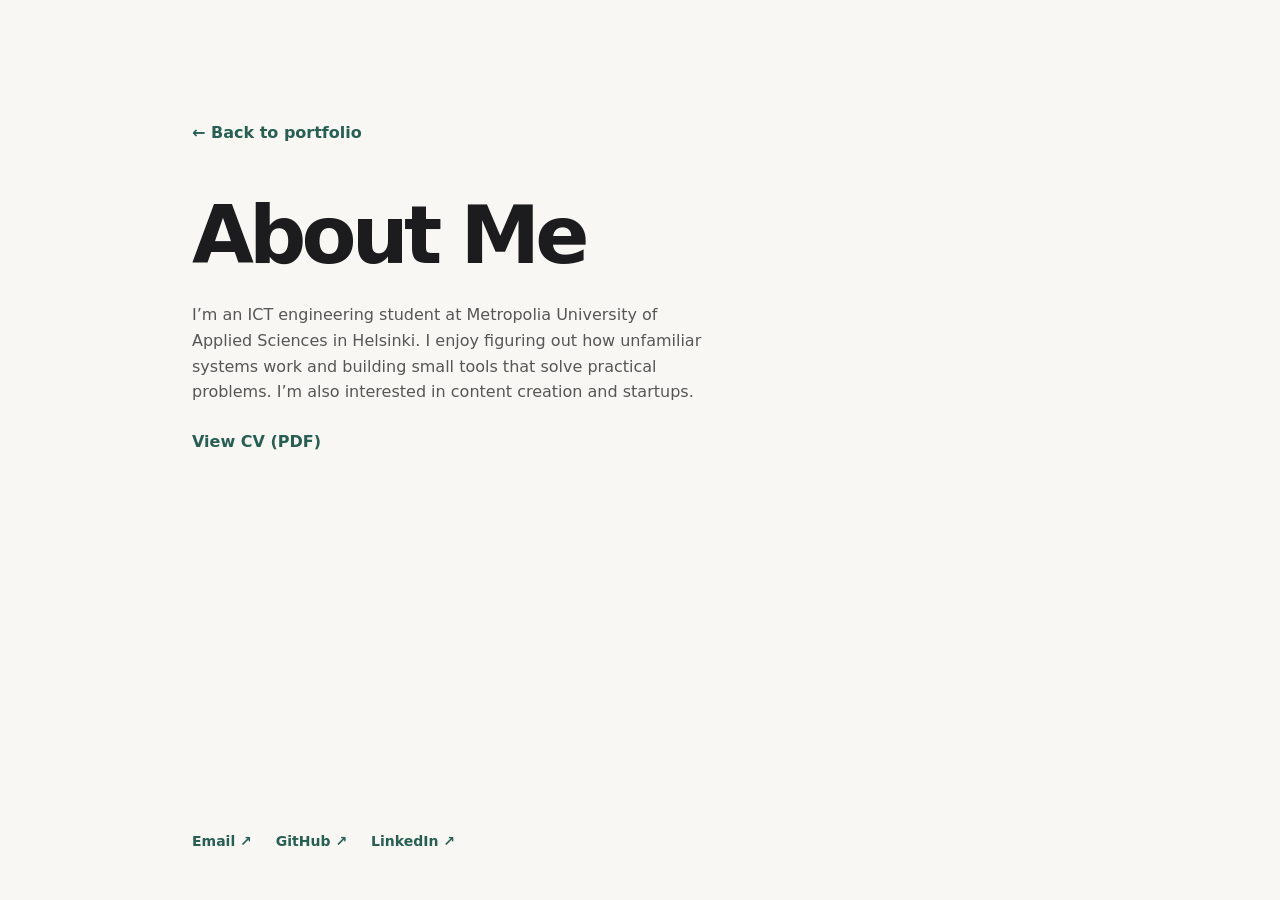
==== about-me/index.html @ 2232b6a0 "clean up about me url" ====
<!doctype html>
<html lang="en">
<head>
  <meta charset="utf-8">
  <meta name="viewport" content="width=device-width, initial-scale=1">
  <title>About Me · Pierre Anton</title>
  <link rel="stylesheet" href="../style.css?v=3">
</head>
<body class="page about-page">
  <header>
    <nav aria-label="Portfolio">
      <a href="../">← Back to portfolio</a>
    </nav>
  </header>

  <main class="about">
    <h1>About Me</h1>
    <p>I’m an ICT engineering student at Metropolia University of Applied Sciences in Helsinki. I enjoy figuring out how unfamiliar systems work and building small tools that solve practical problems. I’m also interested in content creation and startups.</p>
    <a href="../pdf/pierre-anton.pdf">View CV (PDF)</a>
  </main>

  <footer class="contact">
    <a href="mailto:pierre.antonhihi@gmail.com">Email <span aria-hidden="true">↗</span></a>
    <a href="https://github.com/antonsec">GitHub <span aria-hidden="true">↗</span></a>
    <a href="https://www.linkedin.com/in/pierre-el-hihi-40b312265/">LinkedIn <span aria-hidden="true">↗</span></a>
  </footer>
</body>
</html>
---- style.css ----
:root {
  color-scheme: light;
  --paper: #f8f7f4;
  --ink: #1c1c1e;
  --muted: #565654;
  --accent: #285f53;
  --rule: #d9d8d3;
  --space-1: 8px;
  --space-2: 16px;
  --space-3: 24px;
  --space-4: 32px;
  --space-6: 48px;
  --space-9: 72px;
  --space-15: 120px;
}

* {
  box-sizing: border-box;
}

body {
  margin: 0;
  background: var(--paper);
  color: var(--ink);
  font: 1rem/1.6 system-ui, -apple-system, BlinkMacSystemFont, "Segoe UI", sans-serif;
}

.page {
  width: min(56rem, calc(100% - 2 * clamp(24px, 5vw, 72px)));
  margin-inline: auto;
  padding-block: clamp(var(--space-9), 10vw, var(--space-15)) var(--space-6);
  overflow-wrap: anywhere;
}

h1, h2, h3, p {
  margin: 0;
}

h1, h3 {
  text-wrap: balance;
}

h1 {
  font-size: clamp(2.75rem, 7vw, 5rem);
  font-weight: 650;
  letter-spacing: -0.06em;
  line-height: 1.06;
}

p {
  max-width: 52ch;
  color: var(--muted);
}

.intro p {
  margin-top: var(--space-2);
  font-size: clamp(1.125rem, 2vw, 1.375rem);
}

main {
  margin-top: clamp(var(--space-9), 9vw, var(--space-15));
}

h2 {
  margin-bottom: var(--space-2);
  color: var(--muted);
  font-size: 0.875rem;
  font-weight: 650;
}

.project {
  display: grid;
  gap: var(--space-2);
  align-items: baseline;
  justify-items: start;
}

.project,
.education li {
  padding-block: var(--space-4);
  border-block: 1px solid var(--rule);
}

.project + .project,
.education li + li {
  border-block-start: 0;
}

h3 {
  font-size: clamp(1.5rem, 3vw, 2rem);
  line-height: 1.2;
  letter-spacing: -0.035em;
  font-weight: 650;
}

.project p,
.education li p {
  margin-top: var(--space-1);
}

.education {
  margin-top: var(--space-6);
}

.education ul {
  margin: 0;
  padding: 0;
  list-style: none;
}

.about-page {
  display: flex;
  flex-direction: column;
  min-height: 100vh;
  min-height: 100dvh;
}

.about-page .contact {
  margin-top: auto;
  padding-top: var(--space-4);
}

.about {
  display: grid;
  justify-items: start;
  gap: var(--space-3);
  margin-top: var(--space-6);
}

.page-nav {
  margin-top: var(--space-2);
}

a {
  color: var(--accent);
  font-weight: 550;
  text-underline-offset: 0.25em;
  text-decoration-color: transparent;
  transition: text-decoration-color 140ms ease;
}

a:hover, a:focus-visible {
  text-decoration-color: currentColor;
}

a:focus-visible {
  outline: 2px solid currentColor;
  outline-offset: 4px;
}

.contact {
  display: flex;
  flex-wrap: wrap;
  gap: var(--space-2) var(--space-3);
  margin-top: var(--space-4);
  font-size: 0.875rem;
}

@media (min-width: 42rem) {
  .project {
    grid-template-columns: minmax(0, 1fr) auto;
    column-gap: var(--space-4);
  }

  .project > :nth-child(n + 3) {
    grid-column: 1 / -1;
    max-width: 100%;
  }
}

@media (prefers-reduced-motion: reduce) {
  a {
    transition: none;
  }
}

@media (prefers-reduced-motion: no-preference) {
  @view-transition {
    navigation: auto;
  }

  ::view-transition-old(root) {
    animation: 140ms ease-in both page-exit;
  }

  ::view-transition-new(root) {
    animation: 220ms ease-out both page-enter;
  }

  @keyframes page-exit {
    to {
      opacity: 0;
      transform: translateY(-4px);
    }
  }

  @keyframes page-enter {
    from {
      opacity: 0;
      transform: translateY(8px);
    }
  }
}

.project-example {
  min-width: 0;
  width: 100%;
}

.demo-trigger {
  appearance: none;
  margin-top: var(--space-2);
  padding: 0;
  border: 0;
  background: transparent;
  color: var(--accent);
  font: inherit;
  text-decoration: underline;
  text-underline-offset: 0.25em;
  cursor: pointer;
}

.demo-window {
  width: min(52rem, calc(100% - 32px));
  padding: 0;
  border: 1px solid var(--rule);
  border-radius: 16px;
  background: var(--paper);
  color: var(--ink);
}

.demo-window::backdrop {
  background: #131b18a6;
}

@media (prefers-reduced-motion: no-preference) {
  .demo-window::backdrop {
    transition: opacity 150ms ease-in;
  }

  .demo-window.is-closing::backdrop {
    opacity: 0;
  }
}

.demo-titlebar {
  display: grid;
  grid-template-columns: 44px 1fr 44px;
  align-items: center;
  padding-inline: var(--space-1);
  text-align: center;
}

.demo-titlebar button {
  display: grid;
  place-items: center;
  width: 44px;
  height: 44px;
  padding: 0;
  border: 0;
  border-radius: 50%;
  background: transparent;
  cursor: pointer;
}

.demo-titlebar button span {
  display: grid;
  place-items: center;
  width: 14px;
  height: 14px;
  border: 1px solid #df4d47;
  border-radius: 50%;
  background: #ff6059;
  color: transparent;
  font: 700 11px/1 system-ui, sans-serif;
}

.demo-titlebar button:is(:hover, :focus-visible) span {
  color: #561813;
}

@media (prefers-reduced-motion: no-preference) {
  .demo-titlebar button span {
    transition: color 140ms ease-out;
  }
}

.demo-titlebar button:focus-visible {
  outline-offset: -4px;
}

.demo-titlebar strong:focus {
  outline: none;
}

.demo-window img {
  display: block;
  width: 100%;
  height: auto;
}

.terminal-preview {
  max-width: 42rem;
  margin: 0;
}

.terminal-screen {
  overflow: hidden;
  border-radius: 12px;
  background: #202623;
  color: #e0e9e4;
  font: 0.875rem/1.65 ui-monospace, monospace;
}

.terminal-command,
.terminal-screen pre {
  margin: 0;
  padding: var(--space-2);
  white-space: pre-wrap;
  overflow-wrap: anywhere;
}

.terminal-command {
  border-bottom: 1px solid #45534c;
  background: #2b3530;
}

.terminal-command span,
.terminal-screen strong {
  color: #a7dfbc;
}

.terminal-screen code,
.terminal-screen pre {
  font: inherit;
}

.terminal-line {
  display: block;
}

.terminal-preview figcaption {
  margin-top: var(--space-1);
  color: var(--muted);
  font-size: 0.875rem;
}

.project-example :focus-visible {
  outline: 2px solid var(--accent);
  outline-offset: 4px;
}

.terminal-screen:is(:hover, :focus-visible) {
  box-shadow: 0 8px 18px #2026234d, 0 3px 6px #20262333;
}

@media (prefers-reduced-motion: no-preference) {
  .terminal-screen {
    transition: transform 220ms ease-out, box-shadow 220ms ease-out;
  }

  .terminal-screen:is(:hover, :focus-visible) {
    transform: translateY(-3px) scale(1.01);
  }

  .terminal-screen:is(:hover, :focus-visible, .is-playing) .terminal-command code {
    display: block;
    animation: terminal-command-reveal 500ms steps(24, end) both;
  }

  .terminal-screen:is(:hover, :focus-visible, .is-playing) strong {
    animation: terminal-match 600ms ease-out 500ms both;
  }

  @keyframes terminal-command-reveal {
    from { clip-path: inset(0 100% 0 0); }
    to { clip-path: inset(0); }
  }

  @keyframes terminal-match {
    25% { background-color: #a7dfbc; color: #202623; }
  }
}
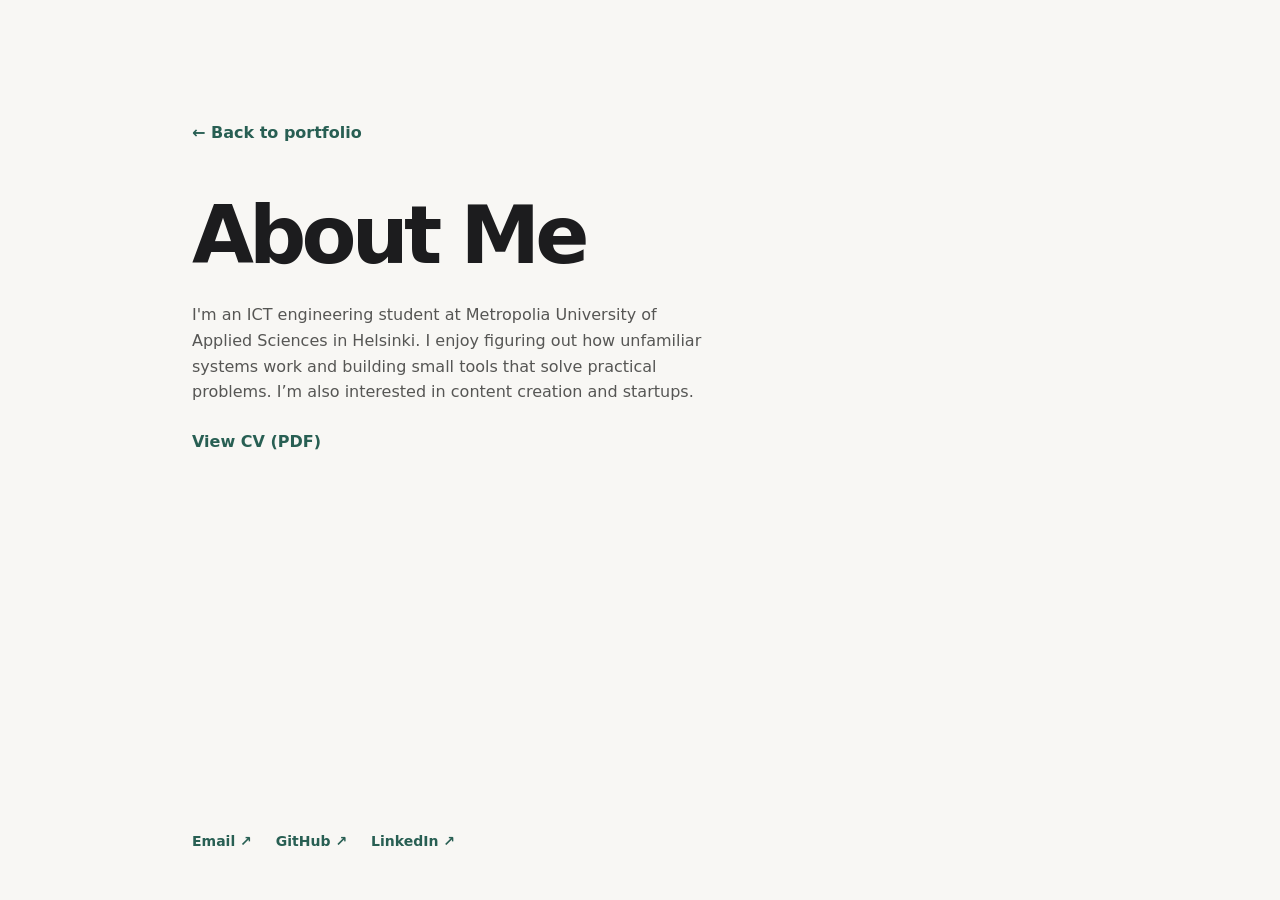
==== commit 03280d9d: "update demo gif and crop the left edge" ====
--- a/about-me/index.html
+++ b/about-me/index.html
@@ -15,7 +15,7 @@
 
   <main class="about">
     <h1>About Me</h1>
-    <p>I’m an ICT engineering student at Metropolia University of Applied Sciences in Helsinki. I enjoy figuring out how unfamiliar systems work and building small tools that solve practical problems. I’m also interested in content creation and startups.</p>
+    <p>I'm an ICT engineering student at Metropolia University of Applied Sciences in Helsinki. I enjoy figuring out how unfamiliar systems work and building small tools that solve practical problems. I’m also interested in content creation and startups.</p>
     <a href="../pdf/pierre-anton.pdf">View CV (PDF)</a>
   </main>
 
--- a/style.css
+++ b/style.css
@@ -381,3 +381,22 @@
     25% { background-color: #a7dfbc; color: #202623; }
   }
 }
+
+.demo-window img[hidden],
+.demo-status:empty {
+  display: none;
+}
+
+.demo-status {
+  padding: var(--space-2);
+}
+
+.demo-frame {
+  overflow: hidden;
+}
+
+.demo-frame img {
+  width: 104%;
+  max-width: none;
+  margin-inline-start: -4%;
+}
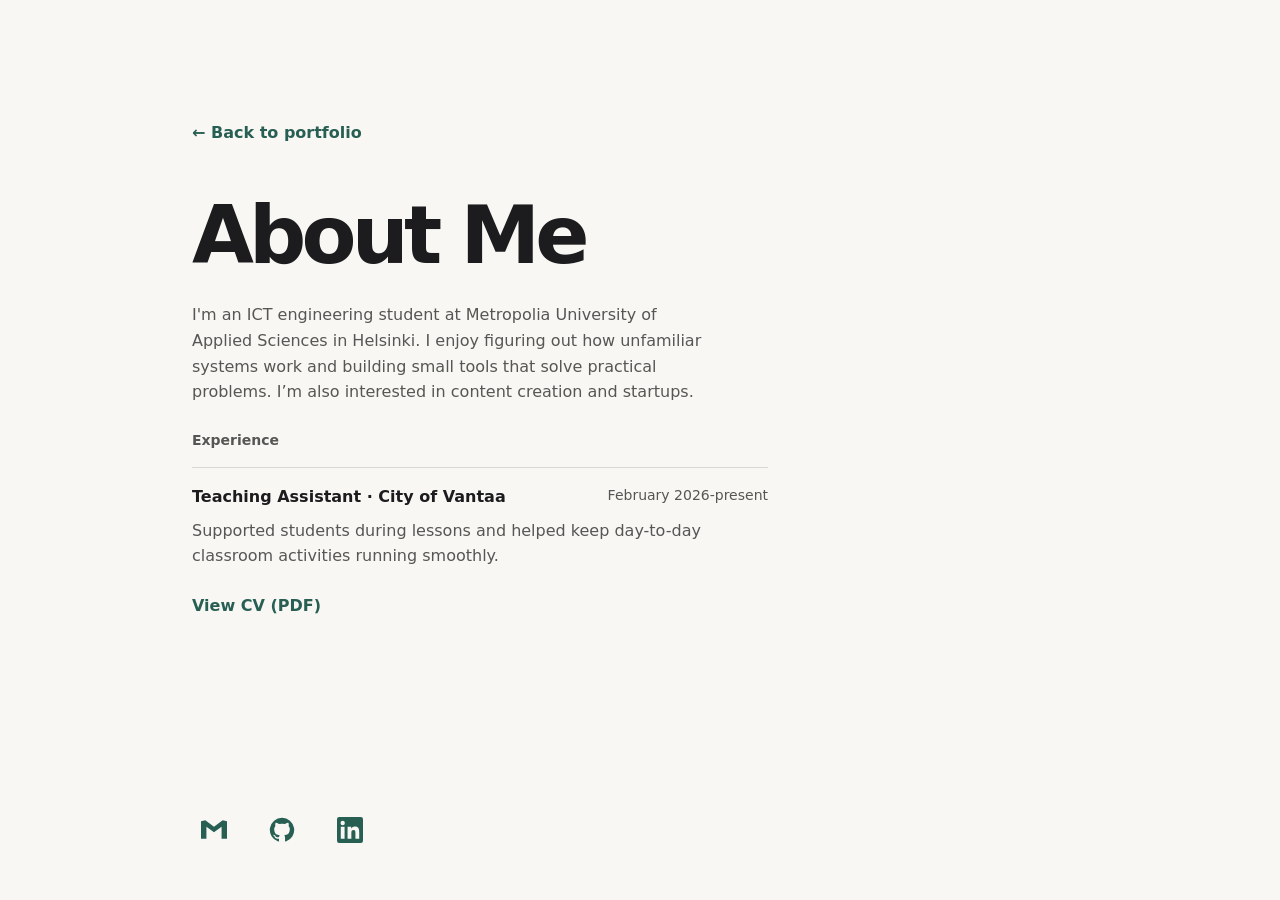
==== commit 6a25a248: "add education and experience details and update footer icons" ====
--- a/about-me/index.html
+++ b/about-me/index.html
@@ -4,7 +4,7 @@
   <meta charset="utf-8">
   <meta name="viewport" content="width=device-width, initial-scale=1">
   <title>About Me · Pierre Anton</title>
-  <link rel="stylesheet" href="../style.css?v=3">
+  <link rel="stylesheet" href="../style.css?v=8">
 </head>
 <body class="page about-page">
   <header>
@@ -16,13 +16,21 @@
   <main class="about">
     <h1>About Me</h1>
     <p>I'm an ICT engineering student at Metropolia University of Applied Sciences in Helsinki. I enjoy figuring out how unfamiliar systems work and building small tools that solve practical problems. I’m also interested in content creation and startups.</p>
+    <section class="experience" aria-labelledby="experience">
+      <h2 id="experience">Experience</h2>
+      <div class="experience-role">
+        <strong>Teaching Assistant · City of Vantaa</strong>
+        <span>February 2026-present</span>
+      </div>
+      <p>Supported students during lessons and helped keep day-to-day classroom activities running smoothly.</p>
+    </section>
     <a href="../pdf/pierre-anton.pdf">View CV (PDF)</a>
   </main>
 
   <footer class="contact">
-    <a href="mailto:pierre.antonhihi@gmail.com">Email <span aria-hidden="true">↗</span></a>
-    <a href="https://github.com/antonsec">GitHub <span aria-hidden="true">↗</span></a>
-    <a href="https://www.linkedin.com/in/pierre-el-hihi-40b312265/">LinkedIn <span aria-hidden="true">↗</span></a>
+    <a href="mailto:pierre.antonhihi@gmail.com" aria-label="Gmail" title="Gmail"><svg viewBox="0 0 24 24" aria-hidden="true" fill="currentColor"><path d="M0 4v16h5V9l7 5 7-5v11h5V4l-4-1-8 6-8-6z"/></svg></a>
+    <a href="https://github.com/antonsec" aria-label="GitHub" title="GitHub"><svg viewBox="0 0 24 24" aria-hidden="true" fill="currentColor"><path d="M12 .75a11.25 11.25 0 0 0-3.56 21.92c.56.1.77-.24.77-.54v-2.1c-3.13.68-3.79-1.33-3.79-1.33-.51-1.3-1.25-1.64-1.25-1.64-1.02-.7.08-.69.08-.69 1.13.08 1.72 1.16 1.72 1.16 1 1.71 2.62 1.22 3.26.93.1-.72.39-1.22.71-1.5-2.5-.28-5.13-1.25-5.13-5.56 0-1.23.44-2.24 1.16-3.03-.12-.28-.5-1.43.11-2.98 0 0 .95-.3 3.1 1.16a10.8 10.8 0 0 1 5.64 0c2.15-1.46 3.1-1.16 3.1-1.16.61 1.55.23 2.7.12 2.98.72.79 1.15 1.8 1.15 3.03 0 4.32-2.63 5.27-5.14 5.55.4.35.76 1.04.76 2.09v3.09c0 .3.2.65.77.54A11.25 11.25 0 0 0 12 .75Z"/></svg></a>
+    <a href="https://www.linkedin.com/in/pierre-el-hihi-40b312265/" aria-label="LinkedIn" title="LinkedIn"><svg viewBox="0 0 24 24" aria-hidden="true" fill="currentColor"><path d="M22 0H2a2 2 0 0 0-2 2v20a2 2 0 0 0 2 2h20a2 2 0 0 0 2-2V2a2 2 0 0 0-2-2ZM7 20H3.5V9H7ZM5.25 7.5a2 2 0 1 1 0-4 2 2 0 0 1 0 4ZM20.5 20H17v-5.5c0-1.3-.1-2.5-1.75-2.5s-2 1.3-2 2.5V20H9.75V9h3.35v1.5h.05A3.7 3.7 0 0 1 16.5 8.7c3.6 0 4 2.35 4 5.4Z"/></svg></a>
   </footer>
 </body>
 </html>
--- a/style.css
+++ b/style.css
@@ -127,6 +127,28 @@
   margin-top: var(--space-6);
 }
 
+.experience {
+  width: min(100%, 36rem);
+}
+
+.experience-role {
+  display: flex;
+  flex-wrap: wrap;
+  justify-content: space-between;
+  gap: 4px var(--space-2);
+  border-top: 1px solid var(--rule);
+  padding-top: var(--space-2);
+}
+
+.experience-role span {
+  color: var(--muted);
+  font-size: 0.875rem;
+}
+
+.experience p {
+  margin-top: var(--space-1);
+}
+
 .page-nav {
   margin-top: var(--space-2);
 }
@@ -400,3 +422,34 @@
   max-width: none;
   margin-inline-start: -4%;
 }
+
+.contact a {
+  display: grid;
+  place-items: center;
+  min-width: 44px;
+  min-height: 44px;
+  border-radius: 8px;
+}
+
+.contact a:hover {
+  background: color-mix(in srgb, var(--accent) 10%, transparent);
+}
+
+.contact svg {
+  width: 26px;
+  height: 26px;
+}
+
+.contact a:is(:hover, :focus-visible) svg {
+  filter: drop-shadow(0 3px 4px #20262340);
+}
+
+@media (prefers-reduced-motion: no-preference) {
+  .contact svg {
+    transition: transform 220ms ease-out, filter 220ms ease-out;
+  }
+
+  .contact a:is(:hover, :focus-visible) svg {
+    transform: scale(1.16);
+  }
+}
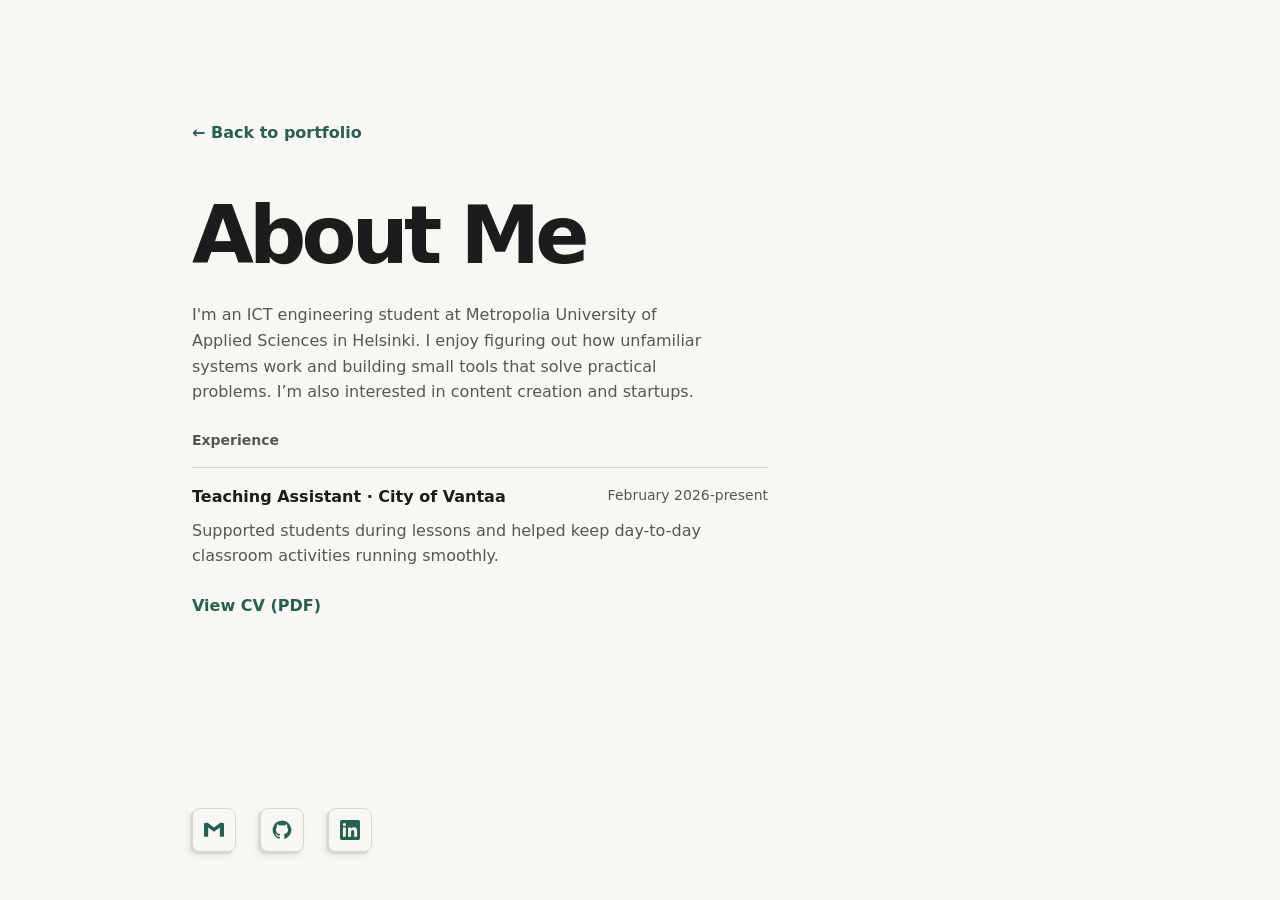
==== commit 77fcc7f7: "add subtle depth to footer icons" ====
--- a/about-me/index.html
+++ b/about-me/index.html
@@ -4,7 +4,7 @@
   <meta charset="utf-8">
   <meta name="viewport" content="width=device-width, initial-scale=1">
   <title>About Me · Pierre Anton</title>
-  <link rel="stylesheet" href="../style.css?v=8">
+  <link rel="stylesheet" href="../style.css?v=9">
 </head>
 <body class="page about-page">
   <header>
--- a/style.css
+++ b/style.css
@@ -426,30 +426,32 @@
 .contact a {
   display: grid;
   place-items: center;
-  min-width: 44px;
-  min-height: 44px;
+  width: 44px;
+  height: 44px;
+  border: 1px solid var(--rule);
   border-radius: 8px;
-}
-
-.contact a:hover {
-  background: color-mix(in srgb, var(--accent) 10%, transparent);
+  background: var(--paper);
+  box-shadow: -2px 2px 0 var(--rule), -3px 4px 6px #20262318;
+}
+
+.contact a:is(:hover, :focus-visible) {
+  background: var(--accent);
+  color: white;
+  box-shadow: -3px 3px 0 #204d43, -5px 8px 12px #20262330;
 }
 
 .contact svg {
-  width: 26px;
-  height: 26px;
-}
-
-.contact a:is(:hover, :focus-visible) svg {
-  filter: drop-shadow(0 3px 4px #20262340);
+  width: 20px;
+  height: 20px;
 }
 
 @media (prefers-reduced-motion: no-preference) {
-  .contact svg {
-    transition: transform 220ms ease-out, filter 220ms ease-out;
-  }
-
-  .contact a:is(:hover, :focus-visible) svg {
-    transform: scale(1.16);
-  }
-}
+  .contact a {
+    transition: transform 200ms ease-out, box-shadow 200ms ease-out,
+      background-color 200ms ease-out, color 200ms ease-out;
+  }
+
+  .contact a:is(:hover, :focus-visible) {
+    transform: translate(2px, -3px) rotate(-5deg) skewX(4deg);
+  }
+}
